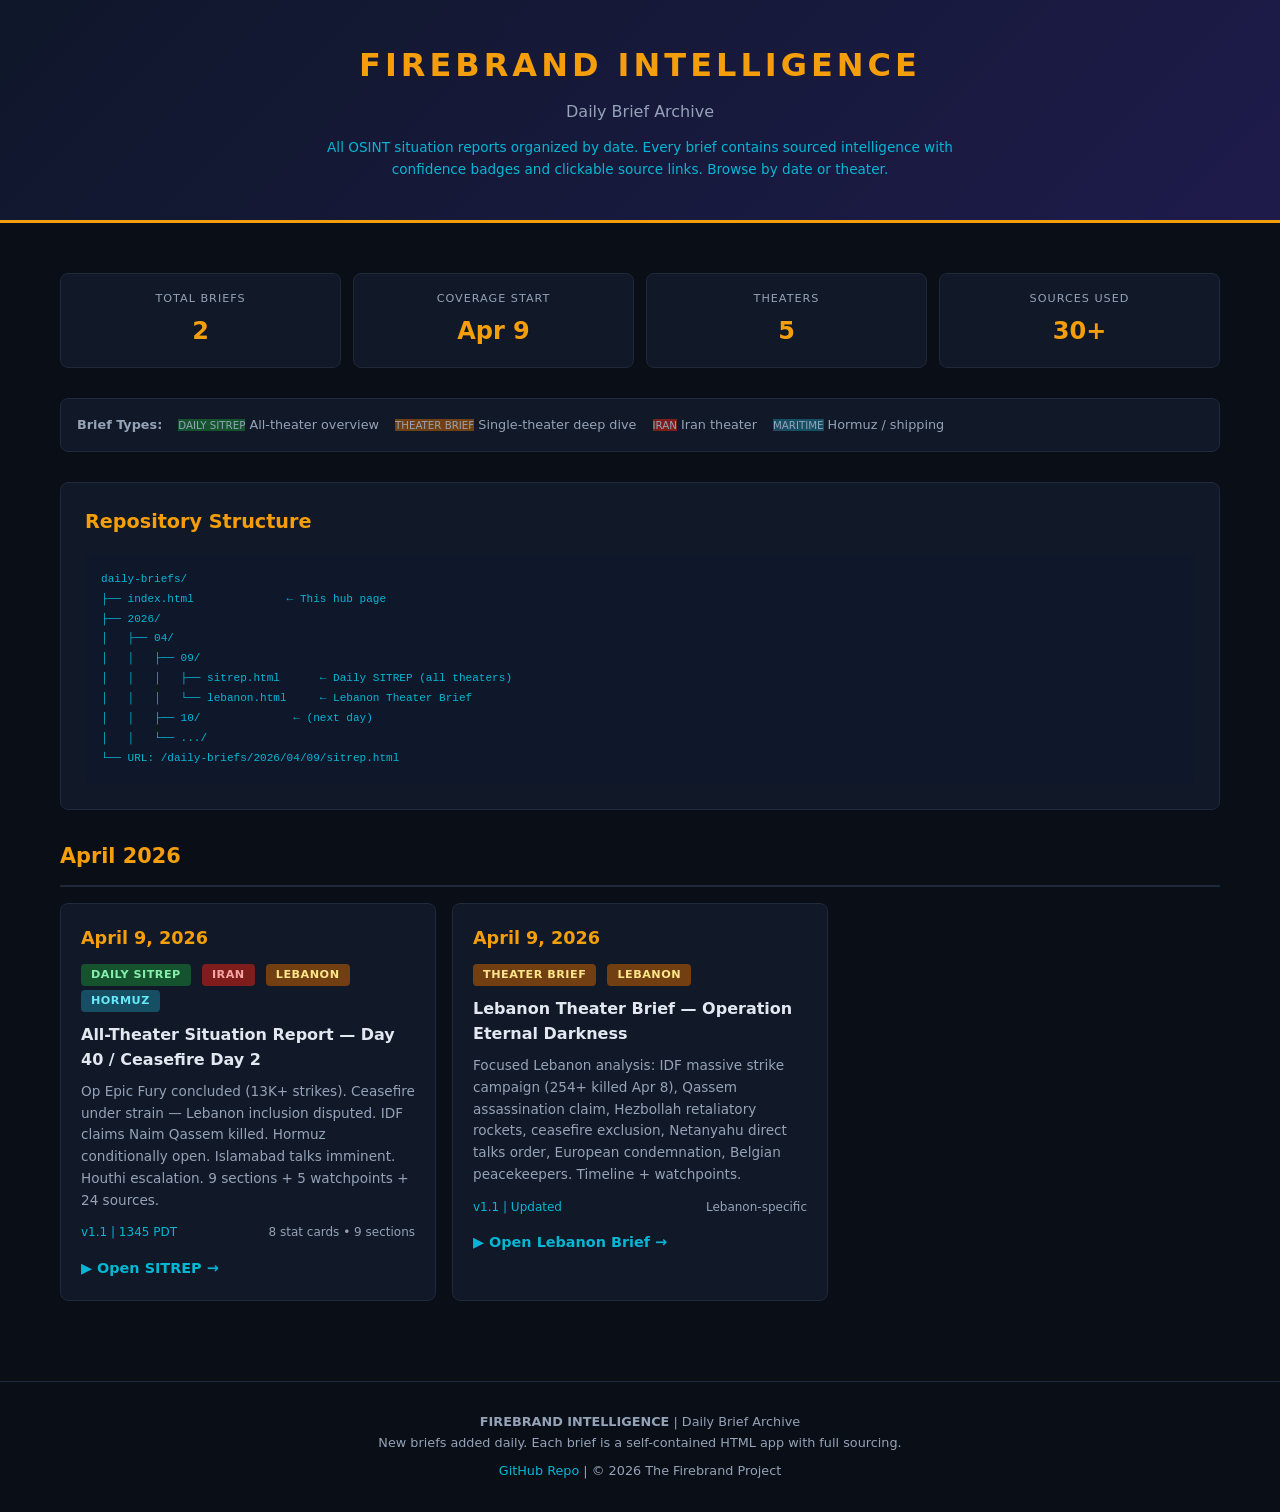
==== index.html @ b9d927c8 "Hub page: Daily Brief Archive with card grid, stats, repo structure" ====
<!DOCTYPE html>
<html lang="en">
<head>
<meta charset="UTF-8">
<meta name="viewport" content="width=device-width, initial-scale=1.0">
<title>Daily Brief Archive | Firebrand Intelligence</title>
<style>
:root{--bg:#0a0e17;--card:#111827;--border:#1e293b;--accent:#f59e0b;--red:#ef4444;--green:#22c55e;--blue:#3b82f6;--cyan:#06b6d4;--purple:#a855f7;--text:#e2e8f0;--muted:#94a3b8}
*{margin:0;padding:0;box-sizing:border-box}
body{background:var(--bg);color:var(--text);font-family:'Segoe UI',system-ui,sans-serif;line-height:1.6}
.container{max-width:1200px;margin:0 auto;padding:20px}
header{background:linear-gradient(135deg,#0f172a,#1e1b4b);border-bottom:3px solid var(--accent);padding:40px 30px;margin-bottom:30px;text-align:center}
header h1{font-size:2em;color:var(--accent);text-transform:uppercase;letter-spacing:4px}
header .subtitle{color:var(--muted);font-size:1em;margin-top:8px}
header .desc{color:var(--cyan);font-size:0.85em;margin-top:12px;max-width:700px;margin-left:auto;margin-right:auto}
.structure-box{background:var(--card);border:1px solid var(--border);border-radius:8px;padding:24px;margin-bottom:30px}
.structure-box h2{color:var(--accent);margin-bottom:16px;font-size:1.2em}
.structure-box pre{background:#0f172a;padding:16px;border-radius:6px;color:var(--cyan);font-size:0.85em;overflow-x:auto;line-height:1.8}
.month-section{margin-bottom:30px}
.month-section h2{color:var(--accent);font-size:1.3em;padding-bottom:12px;border-bottom:2px solid var(--border);margin-bottom:16px}
.brief-grid{display:grid;grid-template-columns:repeat(auto-fill,minmax(350px,1fr));gap:16px}
.brief-card{background:var(--card);border:1px solid var(--border);border-radius:8px;padding:20px;transition:all 0.2s;position:relative;overflow:hidden}
.brief-card:hover{border-color:var(--accent);transform:translateY(-2px);box-shadow:0 4px 20px rgba(245,158,11,0.1)}
.brief-card .date{color:var(--accent);font-size:1.1em;font-weight:700;margin-bottom:8px}
.brief-card .type-tag{display:inline-block;padding:2px 10px;border-radius:4px;font-size:0.7em;font-weight:700;text-transform:uppercase;letter-spacing:0.5px;margin-right:6px}
.tag-sitrep{background:#14532d;color:#86efac}
.tag-theater{background:#713f12;color:#fde68a}
.tag-iran{background:#7f1d1d;color:#fca5a5}
.tag-maritime{background:#164e63;color:#67e8f9}
.brief-card .title{font-size:1em;font-weight:600;margin-bottom:8px}
.brief-card .summary{color:var(--muted);font-size:0.85em;margin-bottom:12px}
.brief-card .meta{display:flex;justify-content:space-between;align-items:center;font-size:0.75em;color:var(--muted)}
.brief-card .version{color:var(--cyan)}
.brief-card a{color:var(--cyan);text-decoration:none;font-weight:600;font-size:0.9em}
.brief-card a:hover{color:#fff;text-decoration:underline}
.stats-bar{display:grid;grid-template-columns:repeat(auto-fit,minmax(160px,1fr));gap:12px;margin-bottom:30px}
.stat{background:var(--card);border:1px solid var(--border);border-radius:8px;padding:16px;text-align:center}
.stat .label{color:var(--muted);font-size:0.7em;text-transform:uppercase;letter-spacing:1px}
.stat .value{font-size:1.5em;font-weight:700;color:var(--accent);margin-top:4px}
.legend{background:var(--card);border:1px solid var(--border);border-radius:8px;padding:16px;margin-bottom:30px;display:flex;gap:16px;flex-wrap:wrap;align-items:center}
.legend span{font-size:0.8em;color:var(--muted)}
footer{text-align:center;padding:30px;color:var(--muted);font-size:0.8em;border-top:1px solid var(--border);margin-top:30px}
footer a{color:var(--cyan);text-decoration:none}
</style>
</head>
<body>
<header>
<h1>FIREBRAND INTELLIGENCE</h1>
<div class="subtitle">Daily Brief Archive</div>
<div class="desc">All OSINT situation reports organized by date. Every brief contains sourced intelligence with confidence badges and clickable source links. Browse by date or theater.</div>
</header>
<div class="container">

<div class="stats-bar">
<div class="stat"><div class="label">Total Briefs</div><div class="value">2</div></div>
<div class="stat"><div class="label">Coverage Start</div><div class="value">Apr 9</div></div>
<div class="stat"><div class="label">Theaters</div><div class="value">5</div></div>
<div class="stat"><div class="label">Sources Used</div><div class="value">30+</div></div>
</div>

<div class="legend">
<span><strong>Brief Types:</strong></span>
<span><span class="type-tag tag-sitrep">DAILY SITREP</span> All-theater overview</span>
<span><span class="type-tag tag-theater">THEATER BRIEF</span> Single-theater deep dive</span>
<span><span class="type-tag tag-iran">IRAN</span> Iran theater</span>
<span><span class="type-tag tag-maritime">MARITIME</span> Hormuz / shipping</span>
</div>

<div class="structure-box">
<h2>Repository Structure</h2>
<pre>daily-briefs/
&#9500;&#9472;&#9472; index.html              &larr; This hub page
&#9500;&#9472;&#9472; 2026/
&#9474;   &#9500;&#9472;&#9472; 04/
&#9474;   &#9474;   &#9500;&#9472;&#9472; 09/
&#9474;   &#9474;   &#9474;   &#9500;&#9472;&#9472; sitrep.html      &larr; Daily SITREP (all theaters)
&#9474;   &#9474;   &#9474;   &#9492;&#9472;&#9472; lebanon.html     &larr; Lebanon Theater Brief
&#9474;   &#9474;   &#9500;&#9472;&#9472; 10/              &larr; (next day)
&#9474;   &#9474;   &#9492;&#9472;&#9472; .../
&#9492;&#9472;&#9472; URL: /daily-briefs/2026/04/09/sitrep.html</pre>
</div>

<!-- APRIL 2026 -->
<div class="month-section">
<h2>April 2026</h2>
<div class="brief-grid">

<div class="brief-card">
<div class="date">April 9, 2026</div>
<span class="type-tag tag-sitrep">DAILY SITREP</span>
<span class="type-tag tag-iran">IRAN</span>
<span class="type-tag tag-theater">LEBANON</span>
<span class="type-tag tag-maritime">HORMUZ</span>
<div class="title" style="margin-top:10px">All-Theater Situation Report &mdash; Day 40 / Ceasefire Day 2</div>
<div class="summary">Op Epic Fury concluded (13K+ strikes). Ceasefire under strain &mdash; Lebanon inclusion disputed. IDF claims Naim Qassem killed. Hormuz conditionally open. Islamabad talks imminent. Houthi escalation. 9 sections + 5 watchpoints + 24 sources.</div>
<div class="meta">
<span class="version">v1.1 | 1345 PDT</span>
<span>8 stat cards &bull; 9 sections</span>
</div>
<div style="margin-top:12px">
<a href="2026/04/09/sitrep.html">&#9654; Open SITREP &rarr;</a>
</div>
</div>

<div class="brief-card">
<div class="date">April 9, 2026</div>
<span class="type-tag tag-theater">THEATER BRIEF</span>
<span class="type-tag" style="background:#713f12;color:#fde68a">LEBANON</span>
<div class="title" style="margin-top:10px">Lebanon Theater Brief &mdash; Operation Eternal Darkness</div>
<div class="summary">Focused Lebanon analysis: IDF massive strike campaign (254+ killed Apr 8), Qassem assassination claim, Hezbollah retaliatory rockets, ceasefire exclusion, Netanyahu direct talks order, European condemnation, Belgian peacekeepers. Timeline + watchpoints.</div>
<div class="meta">
<span class="version">v1.1 | Updated</span>
<span>Lebanon-specific</span>
</div>
<div style="margin-top:12px">
<a href="2026/04/09/lebanon.html">&#9654; Open Lebanon Brief &rarr;</a>
</div>
</div>

</div>
</div>

</div>
<footer>
<p><strong>FIREBRAND INTELLIGENCE</strong> | Daily Brief Archive</p>
<p>New briefs added daily. Each brief is a self-contained HTML app with full sourcing.</p>
<p style="margin-top:8px"><a href="https://github.com/firebrandproject/daily-briefs">GitHub Repo</a> | &copy; 2026 The Firebrand Project</p>
</footer>
</body>
</html>
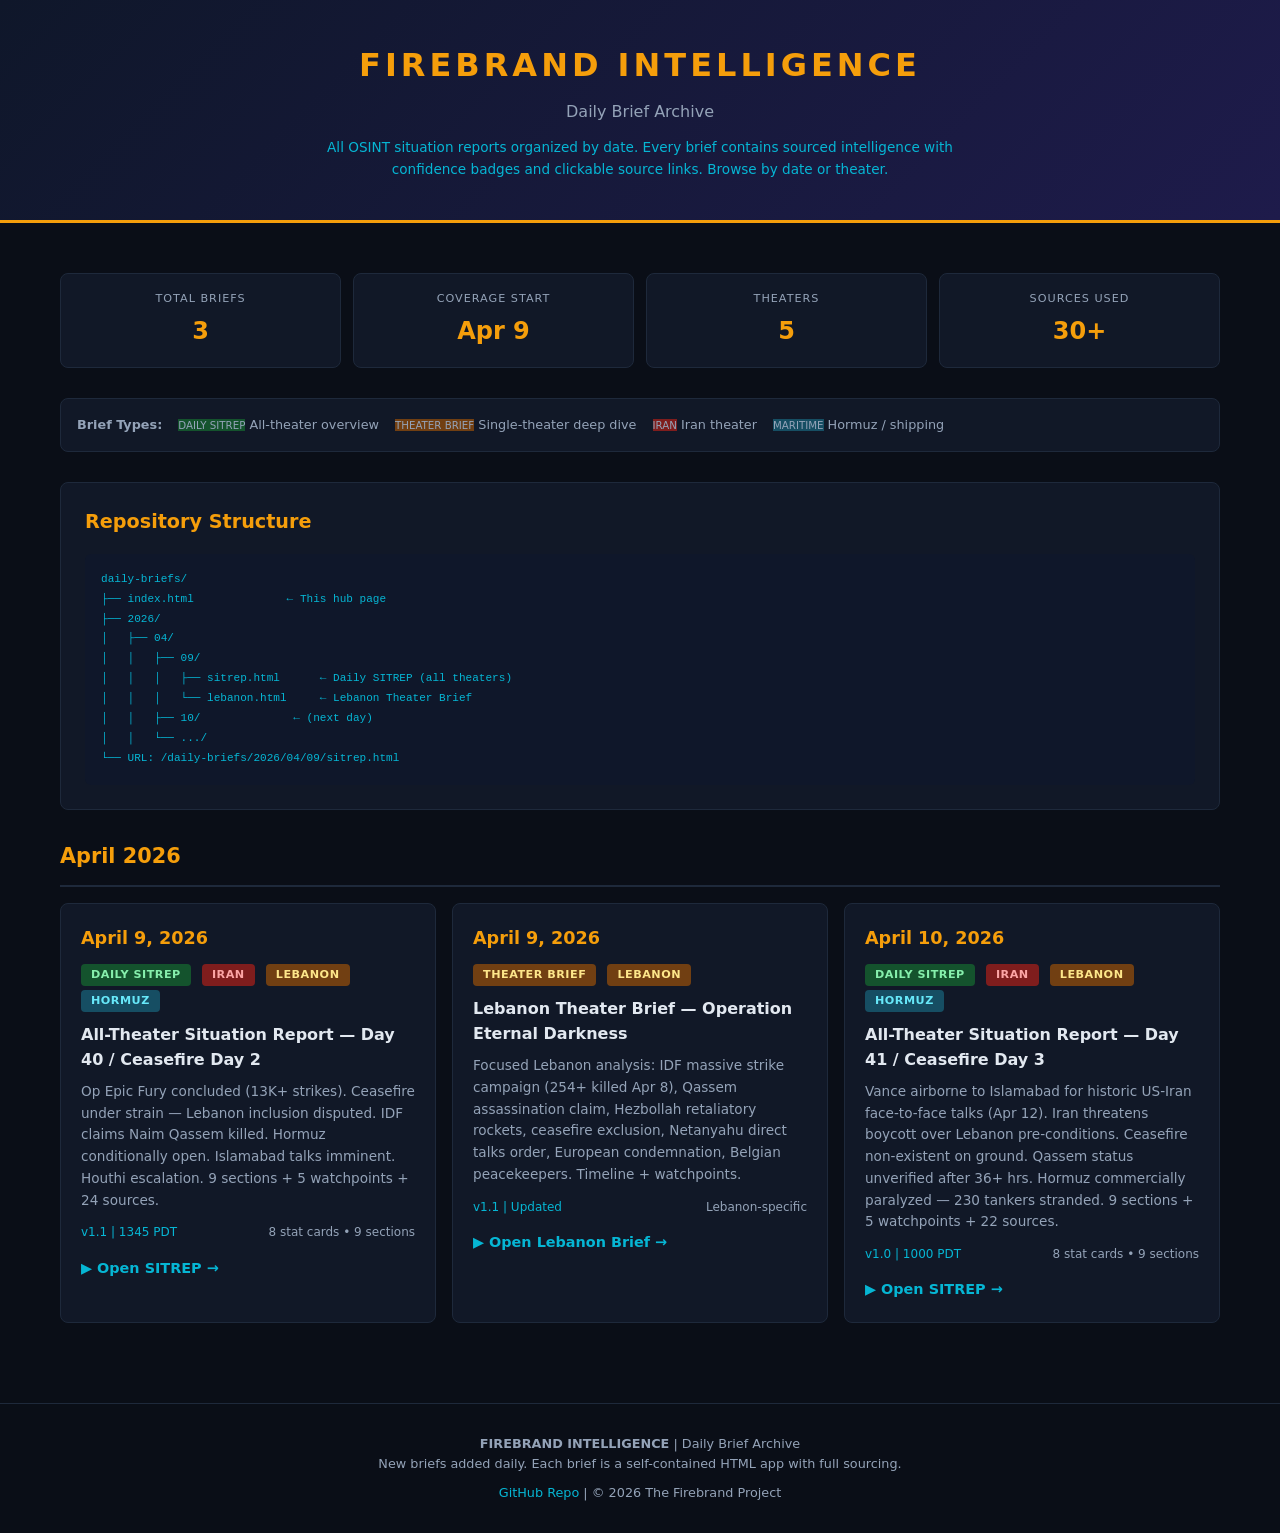
==== commit a2207677: "index.html: Add April 10 SITREP card, update brief count to 3" ====
--- a/index.html
+++ b/index.html
@@ -52,7 +52,7 @@
 <div class="container">
 
 <div class="stats-bar">
-<div class="stat"><div class="label">Total Briefs</div><div class="value">2</div></div>
+<div class="stat"><div class="label">Total Briefs</div><div class="value">3</div></div>
 <div class="stat"><div class="label">Coverage Start</div><div class="value">Apr 9</div></div>
 <div class="stat"><div class="label">Theaters</div><div class="value">5</div></div>
 <div class="stat"><div class="label">Sources Used</div><div class="value">30+</div></div>
@@ -117,6 +117,23 @@
 </div>
 </div>
 
+      <div class="brief-card">
+      <div class="date">April 10, 2026</div>
+      <span class="type-tag tag-sitrep">DAILY SITREP</span>
+      <span class="type-tag tag-iran">IRAN</span>
+      <span class="type-tag tag-theater">LEBANON</span>
+      <span class="type-tag tag-maritime">HORMUZ</span>
+      <div class="title" style="margin-top:10px">All-Theater Situation Report &mdash; Day 41 / Ceasefire Day 3</div>
+      <div class="summary">Vance airborne to Islamabad for historic US-Iran face-to-face talks (Apr 12). Iran threatens boycott over Lebanon pre-conditions. Ceasefire non-existent on ground. Qassem status unverified after 36+ hrs. Hormuz commercially paralyzed &mdash; 230 tankers stranded. 9 sections + 5 watchpoints + 22 sources.</div>
+      <div class="meta">
+        <span class="version">v1.0 | 1000 PDT</span>
+        <span>8 stat cards &bull; 9 sections</span>
+      </div>
+      <div style="margin-top:12px">
+        <a href="2026/04/10/sitrep.html">&#9654; Open SITREP &rarr;</a>
+      </div>
+    </div>
+
 </div>
 </div>
 
